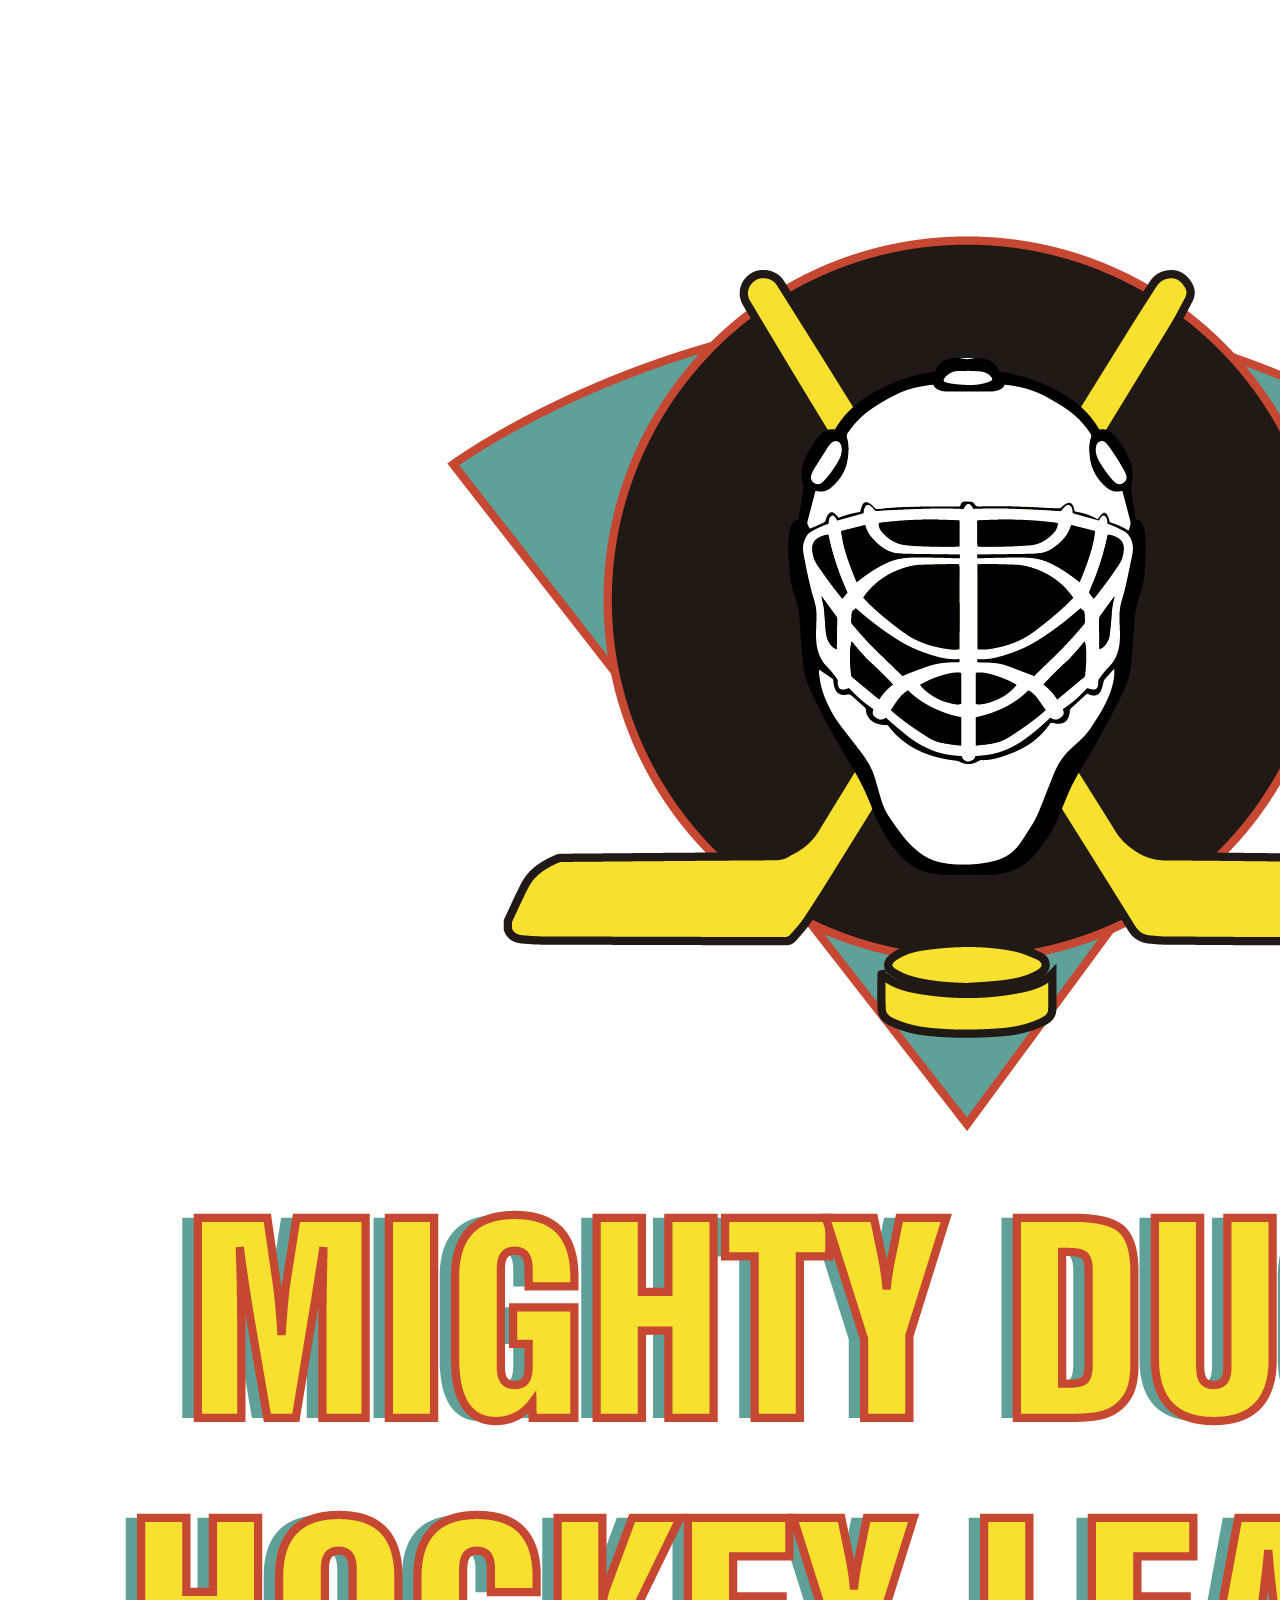
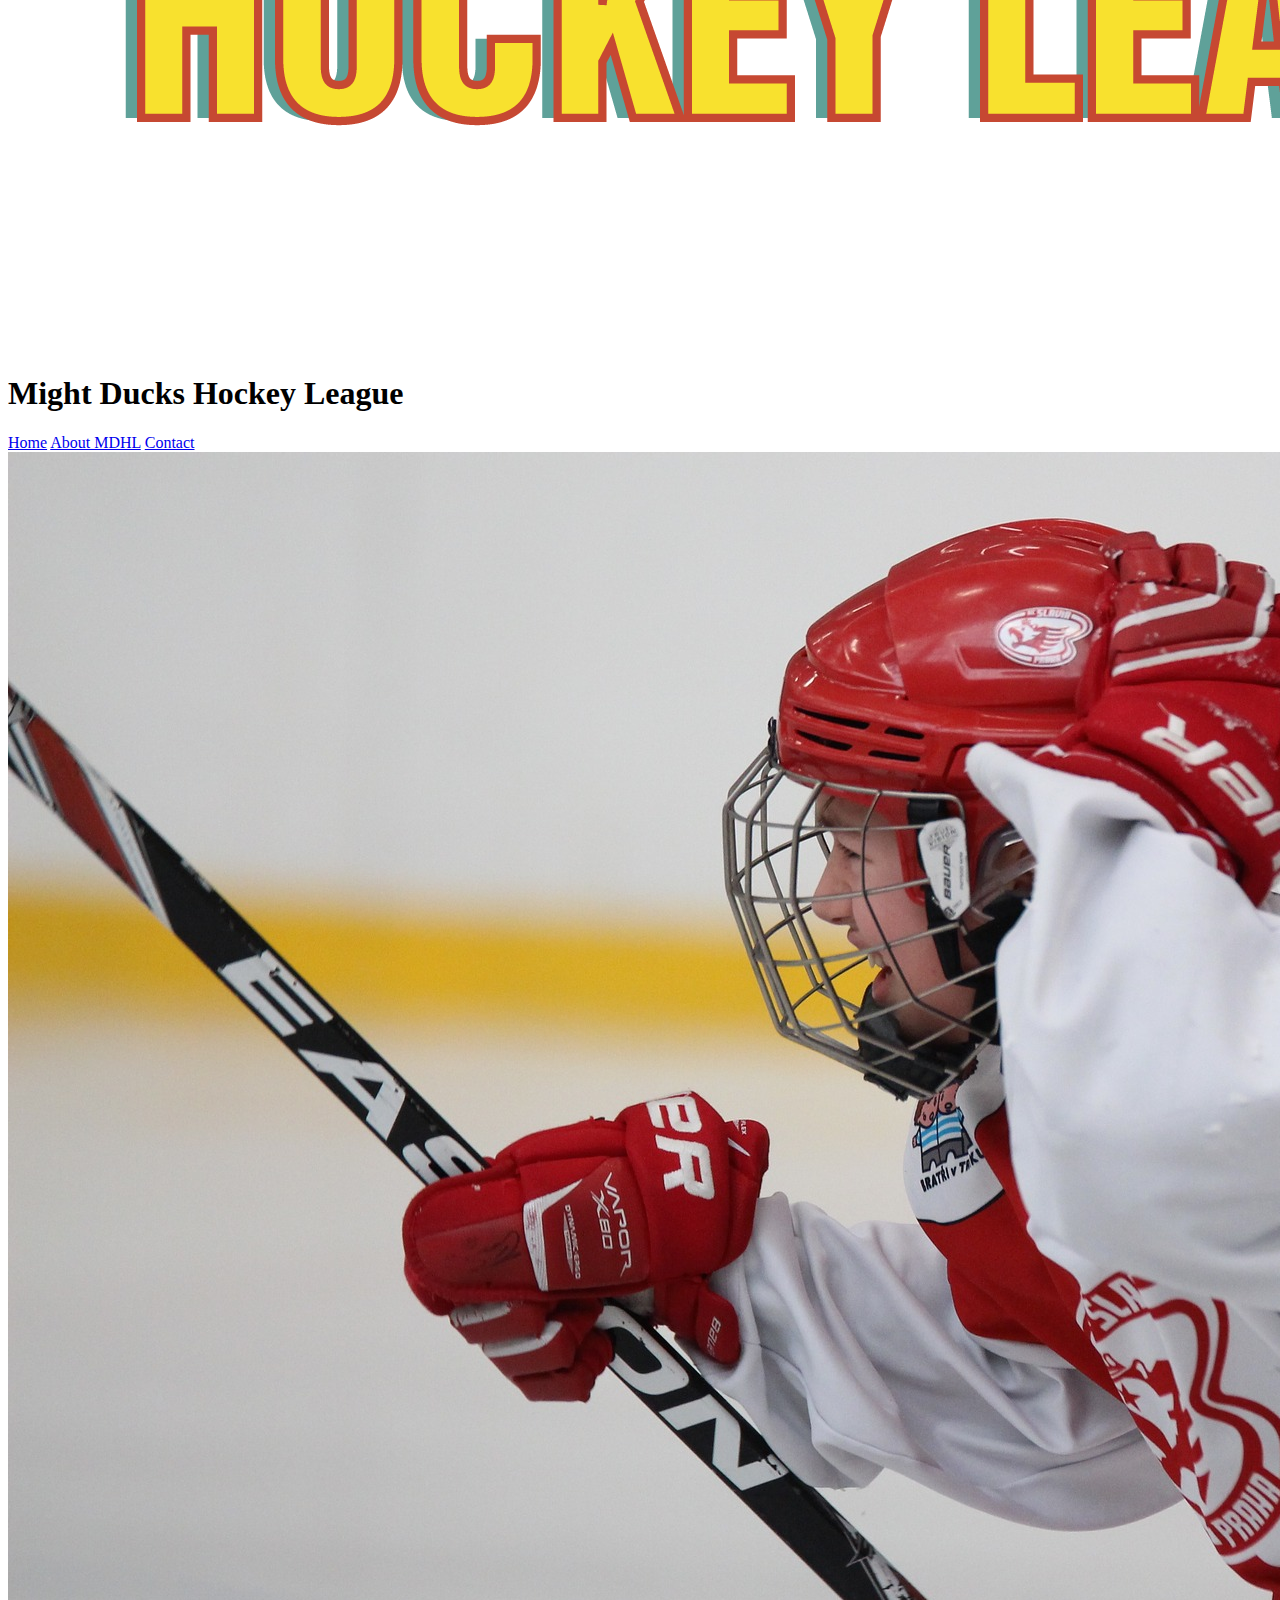
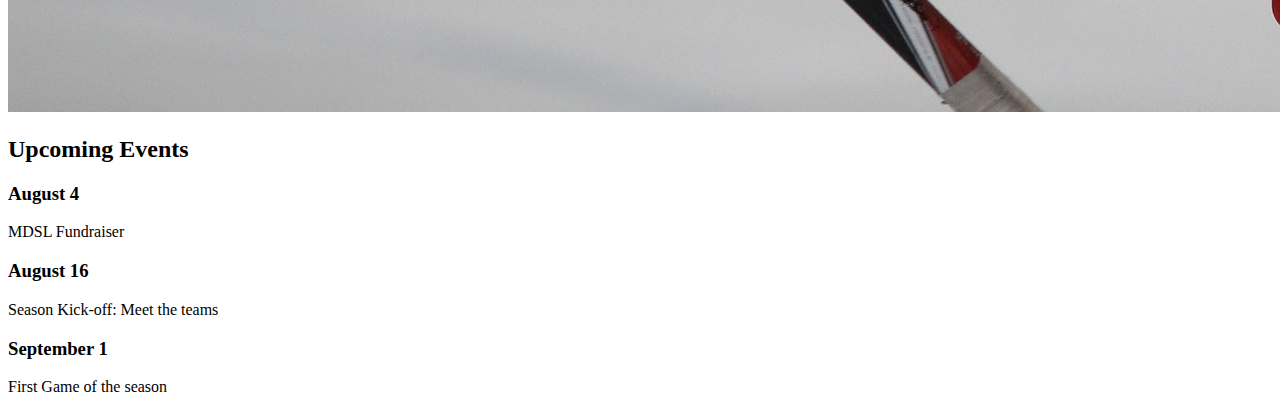
==== index.html @ c8203e19 "first commit" ====
<!DOCTYPE html>
<html lang="en">
<head>
    <meta charset="UTF-8">
    <meta http-equiv="X-UA-Compatible" content="IE=edge">
    <meta name="description" content="Information about hockey team">
    <meta name="viewport" content="width=device-width, initial-scale=1.0">
    <title>Home</title>
</head>
<body>
    <header>
        <img src="./assets/images/LogoMightyducks-01.png" alt="Team logo" >
        <h1>Might Ducks Hockey League</h1>
        <nav>
            <a href="#Home">Home</a>
            <a href="./about.html">About MDHL</a>
            <a href="./contact.html">Contact</a>
        </nav>
    </header>
   <main>
       <img src="./assets/images/hockey1.jpg" alt="Hockey player">
       <section id="Home">
            <h2>Upcoming Events</h2>
                <article>
                    <h3>August 4</h3>
                    <p>MDSL Fundraiser</p>
                </article>
                <article>
                    <h3>August 16</h3>
                    <p>Season Kick-off: Meet the teams</p>
                </article>
                <article>
                    <h3>September 1</h3>
                    <p>First Game of the season</p>
                </article>
    </section>
   </main> 
   

    

</body>
</html>
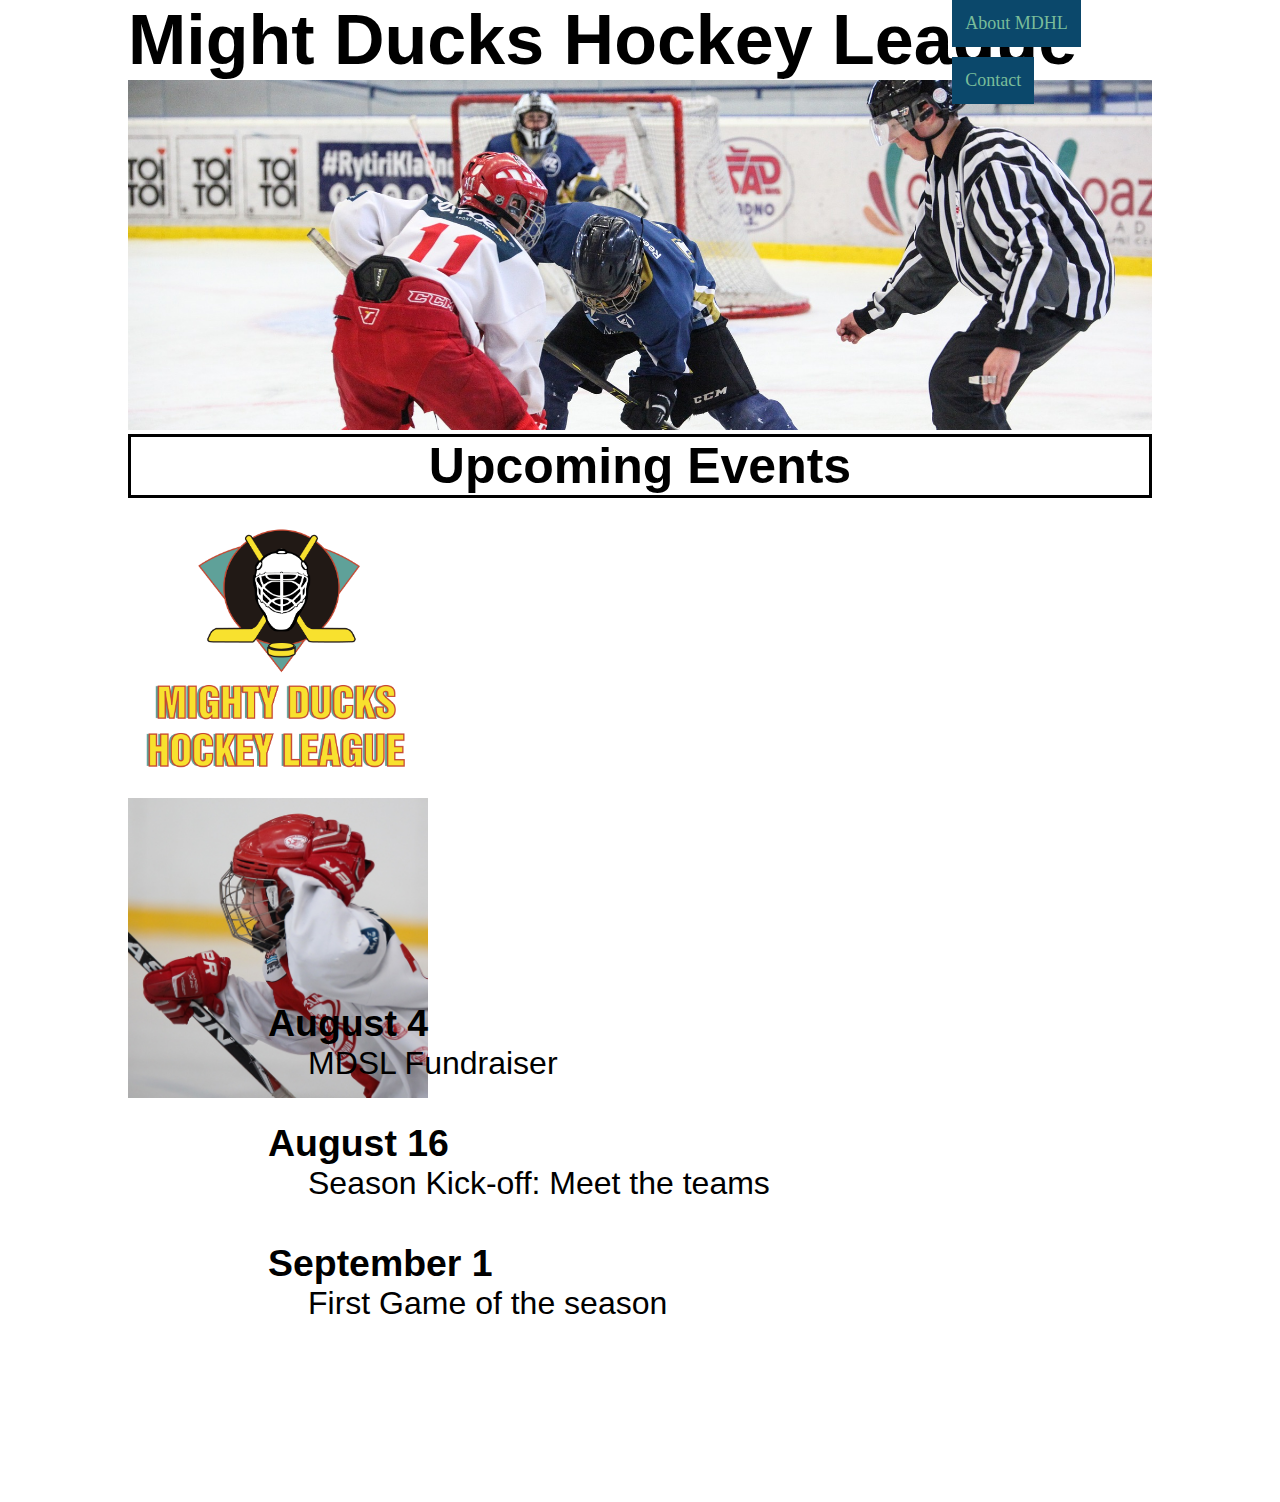
==== commit a9821560: "add my own_design style" ====
--- a/index.html
+++ b/index.html
@@ -5,39 +5,54 @@
     <meta http-equiv="X-UA-Compatible" content="IE=edge">
     <meta name="description" content="Information about hockey team">
     <meta name="viewport" content="width=device-width, initial-scale=1.0">
+    
+    <link rel="stylesheet" href="./assets/styles/main.css">
+    <!--<link rel="stylesheet" href="./assets/styles/own_design.css">-->
+
+    <link rel="preconnect" href="https://fonts.googleapis.com">
+    <link rel="preconnect" href="https://fonts.gstatic.com" crossorigin>
+    <link href="https://fonts.googleapis.com/css2?family=Cedarville+Cursive&display=swap" rel="stylesheet">
+
     <title>Home</title>
 </head>
 <body>
-    <header>
-        <img src="./assets/images/LogoMightyducks-01.png" alt="Team logo" >
+    <div class="layout">
+    <header class="header">
         <h1>Might Ducks Hockey League</h1>
-        <nav>
-            <a href="#Home">Home</a>
-            <a href="./about.html">About MDHL</a>
-            <a href="./contact.html">Contact</a>
+        <img class="img__banner" src="./assets/images/design1_image1.jpg" alt="Two hockey players">
+        <nav class="nav__header">
+            <a class="a__nav__header nav__home" href="#Home">Home</a>
+            <a class="a__nav__header" href="./about.html">About MDHL</a>
+            <a class="a__nav__header" href="./contact.html">Contact</a>
         </nav>
     </header>
-   <main>
-       <img src="./assets/images/hockey1.jpg" alt="Hockey player">
-       <section id="Home">
-            <h2>Upcoming Events</h2>
-                <article>
+
+    <main>
+        <section id="Home" class="section__home">
+            <h2>Upcoming Events</h2> 
+            <div class="img__contenedor">
+                <img class="img__logo" src="./assets/images/LogoMightyducks-01.png" alt="Team logo" >
+                <img class="img__picture1"src="./assets/images/hockey1.jpg" alt="Hockey player">
+            </div>    
+            <div class="contenedor__articulos articulos__home">
+                <article class="article__home">
                     <h3>August 4</h3>
-                    <p>MDSL Fundraiser</p>
+                    <p class="parrafos">MDSL Fundraiser</p>
                 </article>
-                <article>
+                <article class="article__home">
                     <h3>August 16</h3>
-                    <p>Season Kick-off: Meet the teams</p>
+                    <p class="parrafos">Season Kick-off: Meet the teams</p>
                 </article>
-                <article>
+                <article class="article__home">
                     <h3>September 1</h3>
-                    <p>First Game of the season</p>
+                    <p class="parrafos">First Game of the season</p>
                 </article>
+            </div>
     </section>
    </main> 
    
 
     
-
+</div>
 </body>
 </html>--- a/assets/styles/main.css
+++ b/assets/styles/main.css
@@ -0,0 +1,119 @@
+*{
+    margin: 0px;
+    padding: 0px;
+    box-sizing: border-box;
+}
+
+.layout{
+    padding-left: 10%;
+    padding-right: 10%;
+    
+}
+
+h1{
+    font-size: 70px;
+    font-family: 'Lucida Sans', 'Lucida Sans Regular', 'Lucida Grande', 'Lucida Sans Unicode', Geneva, Verdana, sans-serif;
+}
+
+.nav__header{
+    
+    position: absolute;
+    left: 80%;
+    bottom: 75%;
+   
+}
+
+.header{
+    position: relative;
+}
+
+.a__nav__header{
+    background-color: #0B486B;
+    display: inline-block;
+    padding: 13px;
+    margin: 5px;
+    color: #79BD9A;
+    font-size: 18px;
+    text-decoration: none;
+}
+
+.nav__contact, .nav__home, .nav__about{
+    background-color: #CFF09E;
+}
+
+h2{
+    text-align: center;
+    color: black;
+    border: 3px solid;
+    border-color:black ;
+    font-size: 50px;
+    font-family: "Open Sans", sans-serif;
+}
+
+h3{
+  font-family: "Poppins", sans-serif;
+  font-weight: 800;
+  font-style: normal;
+}
+
+.img__banner{
+    object-fit: cover;
+    object-position: 0% 25%;
+    display: inline-block;
+    height: 350px;
+    width: 100%;
+}
+
+.img__logo,.img__picture1,.img__picture2,.img__picture3{
+    object-fit: cover;
+    width: 300px;
+    height: 300px;
+    display: block;
+}
+
+.img__contenedor{
+    display: inline-block;
+}
+
+.contenedor__articulos{
+    display: inline-block;
+    width: 60vw;
+    height: 400px;
+    position: relative;
+}
+
+.articulos__home{
+    bottom: 140px;
+    left: 100px;
+}
+
+.articulos__about{
+    top: 60px;
+    left: 90px;
+}
+
+.contenedor__parrafos__contact{
+    display: inline-block;
+    position: relative;
+    left: 120px;
+    bottom: 450px;
+}
+
+.article__home{
+    margin: 40px;
+    font-size: 2rem;
+    font-family: "Arimo", sans-serif
+}
+
+.article__about{
+    margin-bottom: 20px;
+    font-size: 2rem;
+    font-family: "Arimo", sans-serif
+}
+
+.parrafos{
+    text-indent: 40px;
+    font-size: 2rem;
+    font-family: "Arimo", sans-serif
+}
+
--- a/assets/styles/own_design.css
+++ b/assets/styles/own_design.css
@@ -0,0 +1,134 @@
+*{
+    margin: 0;
+    padding: 0;
+    box-sizing: border-box;
+}
+
+.layout{
+    padding-left: 10%;
+    padding-right: 10%;
+    
+}
+
+h1{
+    font-family: "Cedarville Cursive", cursive;
+  font-weight: 400;
+  font-style: normal;
+  font-size: 60px;
+    /*position: absolute;*/
+    
+    
+}
+
+.nav__header{
+    position: absolute;
+    left:0;
+    top: 100px;
+    width: 300px;
+    
+    
+}
+
+.header{
+    position: relative;
+}
+
+
+.a__nav__header{
+    background-color: #0B486B;
+    display: block;
+    padding: 13px;
+    margin: 15px;
+    color: #79BD9A;
+    font-size: 18px;
+    text-decoration: none;
+
+}
+
+.img__banner{
+    object-fit: cover;
+    object-position: 50% 30%;
+    width: 100%;
+    height: 370px;
+}
+
+.img__contenedor{
+    position: relative;
+    margin-top: 35px;
+}
+
+.img__logo{
+    position: absolute;
+    left: 80%;
+    width: 300px;
+    height: 300px;
+    object-fit: cover;
+}
+
+.img__picture1, .img__picture2,.img__picture3{
+    object-fit: cover;
+    width: 300px;
+    height: 300px;
+}
+
+h2{
+    text-align: center;
+    font-size: 45px;
+    font-family: "Cedarville Cursive", cursive;
+    font-weight: 400;
+    font-style: normal;
+    border: #BED0C8 solid;
+    background-color: #CBD0C8;
+    padding: 5px;
+    margin-top: 15px;
+}
+
+
+.articulos__home{
+
+    width: 600px;
+    height: 400px;
+    position: absolute;
+    bottom:0;
+    top: 68%;
+    left:35%;
+}
+.articulos__home,.parrafos{
+    font-size: 35px ;
+    text-align: center;
+    margin: 10px;
+}
+
+.articulos__about{
+    width: 300px;
+    position: absolute;
+    left: 43%;
+    top: 66%;
+}
+
+.article__about{
+    font-size: 5px ;
+    text-align: center;
+    margin: 35px;
+    background-color: #C58E4D ;
+    display: block;
+    
+}
+.parrafos__about{
+    font-size: 5px;
+    color: #E7DFAE;
+}
+
+.article__about:hover{
+transform: scale(7);
+transition: all 1s ease-out;
+}
+
+
+
+.contenedor__parrafos__contact{
+    position: relative;
+    bottom: 200px;
+
+}
+
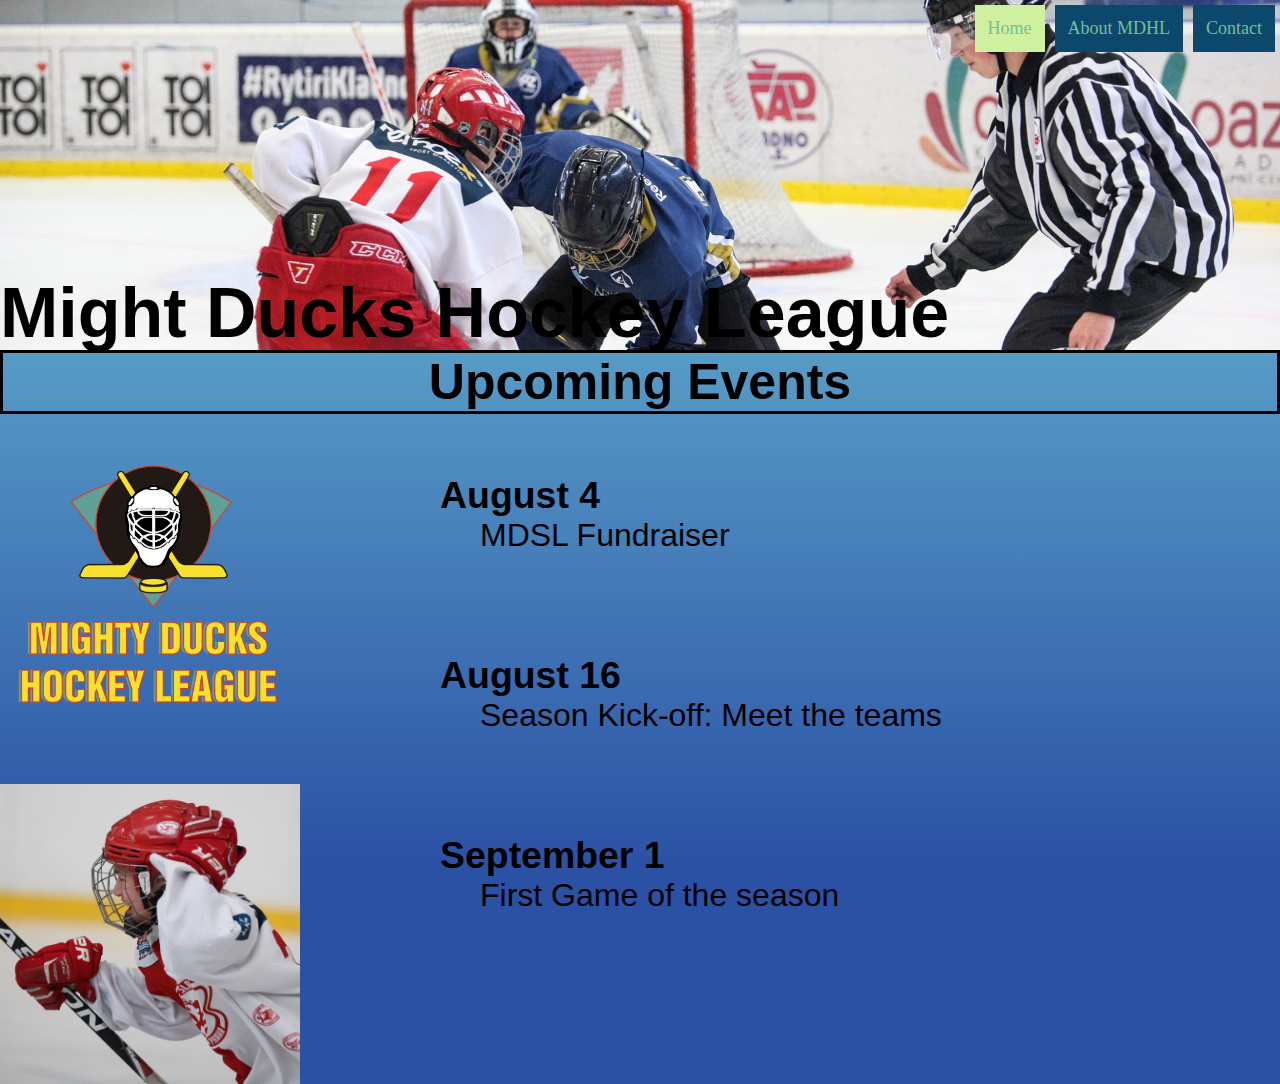
==== commit ce20c417: "add: Flex box" ====
--- a/index.html
+++ b/index.html
@@ -5,14 +5,9 @@
     <meta http-equiv="X-UA-Compatible" content="IE=edge">
     <meta name="description" content="Information about hockey team">
     <meta name="viewport" content="width=device-width, initial-scale=1.0">
+    <link rel="shortcut icon" href="./assets/images/LogoMightyducks-01.png" type="image/x-icon">
     
     <link rel="stylesheet" href="./assets/styles/main.css">
-    <!--<link rel="stylesheet" href="./assets/styles/own_design.css">-->
-
-    <link rel="preconnect" href="https://fonts.googleapis.com">
-    <link rel="preconnect" href="https://fonts.gstatic.com" crossorigin>
-    <link href="https://fonts.googleapis.com/css2?family=Cedarville+Cursive&display=swap" rel="stylesheet">
-
     <title>Home</title>
 </head>
 <body>
@@ -30,23 +25,27 @@
     <main>
         <section id="Home" class="section__home">
             <h2>Upcoming Events</h2> 
-            <div class="img__contenedor">
-                <img class="img__logo" src="./assets/images/LogoMightyducks-01.png" alt="Team logo" >
-                <img class="img__picture1"src="./assets/images/hockey1.jpg" alt="Hockey player">
-            </div>    
-            <div class="contenedor__articulos articulos__home">
-                <article class="article__home">
-                    <h3>August 4</h3>
-                    <p class="parrafos">MDSL Fundraiser</p>
-                </article>
-                <article class="article__home">
-                    <h3>August 16</h3>
-                    <p class="parrafos">Season Kick-off: Meet the teams</p>
-                </article>
-                <article class="article__home">
-                    <h3>September 1</h3>
-                    <p class="parrafos">First Game of the season</p>
-                </article>
+            <div class="contenedor__articulos__img__home">
+                <div class="img__contenedor">
+                    <img class="img__logo" src="./assets/images/LogoMightyducks-01.png" alt="Team logo" >
+                    <img class="img__picture1"src="./assets/images/hockey1.jpg" alt="Hockey player">
+                </div>
+
+                
+                <div class="contenedor__articulos articulos__home">
+                    <article class="article__home">
+                        <h3>August 4</h3>
+                        <p class="parrafos">MDSL Fundraiser</p>
+                    </article>
+                    <article class="article__home">
+                        <h3>August 16</h3>
+                        <p class="parrafos">Season Kick-off: Meet the teams</p>
+                    </article>
+                    <article class="article__home">
+                        <h3>September 1</h3>
+                        <p class="parrafos">First Game of the season</p>
+                    </article>
+                </div>
             </div>
     </section>
    </main> 
@@ -54,5 +53,7 @@
 
     
 </div>
+
+
 </body>
 </html>--- a/assets/styles/main.css
+++ b/assets/styles/main.css
@@ -5,27 +5,40 @@
 }
 
 .layout{
-    padding-left: 10%;
-    padding-right: 10%;
     
+    background: #75cede;
+    background: linear-gradient(270deg,#75cede 0%, #2b51a4 80%);
+    background: -webkit-linear-gradient(270deg,#75cede 0%, #2b51a4 80%);
+    background: -moz-linear-gradient(270deg,#75cede 0%, #2b51a4 80%);
+    min-height: 100vh;
 }
 
 h1{
     font-size: 70px;
     font-family: 'Lucida Sans', 'Lucida Sans Regular', 'Lucida Grande', 'Lucida Sans Unicode', Geneva, Verdana, sans-serif;
+    align-self: flex-start;
+    position: absolute;
+    top: 78%;
+}
+
+.header{
+    display: flex;
+    flex-direction: column-reverse;
+    justify-content: flex-end;
+    position: relative;
 }
 
 .nav__header{
     
+    display: flex;
+    flex-direction:row ;
     position: absolute;
-    left: 80%;
-    bottom: 75%;
+    align-self: flex-end;
+    order: 2;
+
    
 }
 
-.header{
-    position: relative;
-}
 
 .a__nav__header{
     background-color: #0B486B;
@@ -41,6 +54,12 @@
     background-color: #CFF09E;
 }
 
+.section__home{
+    display:flex ;
+    flex-direction: column;
+    gap: 20px;
+}
+
 h2{
     text-align: center;
     color: black;
@@ -48,6 +67,16 @@
     border-color:black ;
     font-size: 50px;
     font-family: "Open Sans", sans-serif;
+    position: relative;
+    align-self: center;
+    justify-self: center;
+    min-width: 100vw;
+}
+
+.contenedor__articulos__img__home{
+    display: flex;
+    flex-direction: row;
+    gap: 100px;
 }
 
 h3{
@@ -59,7 +88,7 @@
 .img__banner{
     object-fit: cover;
     object-position: 0% 25%;
-    display: inline-block;
+    display: flex;
     height: 350px;
     width: 100%;
 }
@@ -72,32 +101,26 @@
 }
 
 .img__contenedor{
-    display: inline-block;
+    display: flex;
+    flex-direction: column;
+    gap: 50px;
 }
 
 .contenedor__articulos{
-    display: inline-block;
-    width: 60vw;
-    height: 400px;
-    position: relative;
+    display: flex;
+    flex-direction: column;
 }
 
 .articulos__home{
-    bottom: 140px;
-    left: 100px;
+    display: flex;
+    gap: 20px;
 }
 
 .articulos__about{
-    top: 60px;
-    left: 90px;
+    max-width: 70vw;
+    align-self: flex-end;
 }
 
-.contenedor__parrafos__contact{
-    display: inline-block;
-    position: relative;
-    left: 120px;
-    bottom: 450px;
-}
 
 .article__home{
     margin: 40px;
@@ -117,3 +140,21 @@
     font-family: "Arimo", sans-serif
 }
 
+.contenedor__about{
+    display: flex;
+    flex-direction: row;
+    gap: 100px;
+    
+}
+
+.contenedor__contacto{
+    display: flex;
+    flex-direction: row;
+    gap: 100px;
+}
+
+.contenedor__parrafos__contact{
+    
+    align-self: center;
+    /*justify-content: center;*/
+}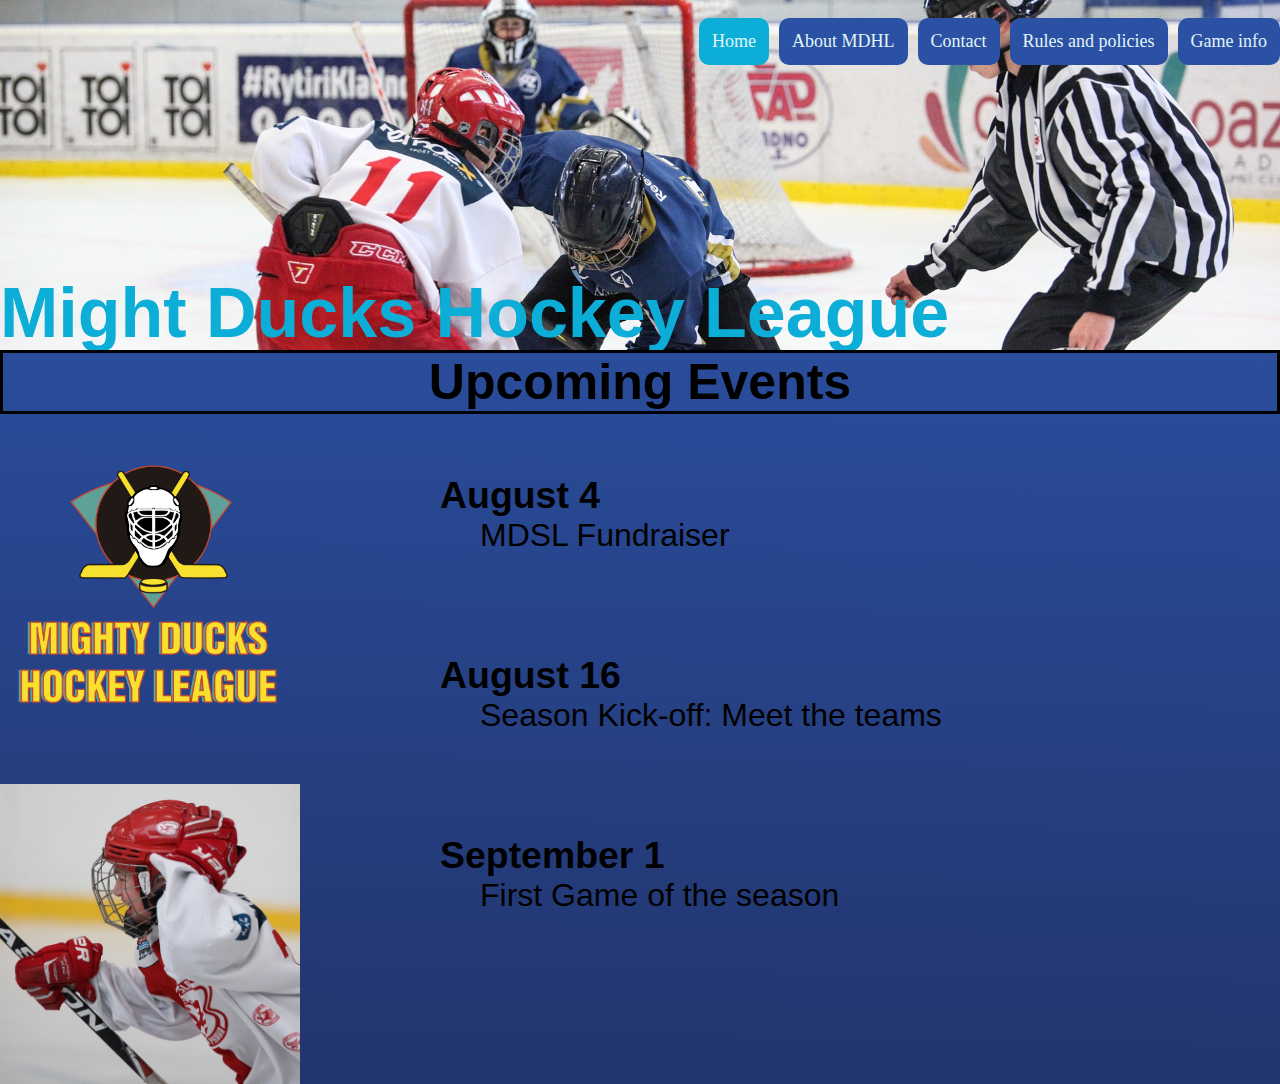
==== commit abd1bf8c: "add: 'page game info'" ====
--- a/index.html
+++ b/index.html
@@ -19,6 +19,8 @@
             <a class="a__nav__header nav__home" href="#Home">Home</a>
             <a class="a__nav__header" href="./about.html">About MDHL</a>
             <a class="a__nav__header" href="./contact.html">Contact</a>
+            <a class="a__nav__header" href="./rules.html" >Rules and policies</a>
+            <a class="a__nav__header" href="./game_info.html">Game info</a>
         </nav>
     </header>
 
--- a/assets/styles/main.css
+++ b/assets/styles/main.css
@@ -1,4 +1,4 @@
-*{
+* {
     margin: 0px;
     padding: 0px;
     box-sizing: border-box;
@@ -6,10 +6,10 @@
 
 .layout{
     
-    background: #75cede;
-    background: linear-gradient(270deg,#75cede 0%, #2b51a4 80%);
-    background: -webkit-linear-gradient(270deg,#75cede 0%, #2b51a4 80%);
-    background: -moz-linear-gradient(270deg,#75cede 0%, #2b51a4 80%);
+    background: #22346c;
+    background: linear-gradient(89deg,#22346c 0%, #2b51a4 80%);
+    background: -webkit-linear-gradient(89deg,#22346c 0%, #2b51a4 80%);
+    background: -moz-linear-gradient(89deg,#22346c 0%, #2b51a4 80%);
     min-height: 100vh;
 }
 
@@ -18,6 +18,7 @@
     font-family: 'Lucida Sans', 'Lucida Sans Regular', 'Lucida Grande', 'Lucida Sans Unicode', Geneva, Verdana, sans-serif;
     align-self: flex-start;
     position: absolute;
+    color:rgb(12,173,215);
     top: 78%;
 }
 
@@ -34,24 +35,32 @@
     flex-direction:row ;
     position: absolute;
     align-self: flex-end;
-    order: 2;
-
-   
+    /*order: 2;*/
+    justify-self: flex-end;
+    gap:10px;
+    top: 5%;
 }
 
 
 .a__nav__header{
-    background-color: #0B486B;
-    display: inline-block;
+    background-color: #2b51a4;
+    /*display: inline-block;
+    margin: 5px;*/
+    
+    
     padding: 13px;
-    margin: 5px;
-    color: #79BD9A;
+    color: #e2f4f8;
     font-size: 18px;
     text-decoration: none;
-}
-
-.nav__contact, .nav__home, .nav__about{
-    background-color: #CFF09E;
+    border-radius: 10px;
+}
+
+.a__nav__header:hover{
+    transform: scale(.89);
+}
+
+.nav__contact, .nav__home, .nav__about, .nav__rules{
+    background-color: #0cadd7;
 }
 
 .section__home{
@@ -157,4 +166,112 @@
     
     align-self: center;
     /*justify-content: center;*/
+}
+
+.email__style{
+    color: #75cede;
+}
+
+
+/*Listas*/
+
+
+.resaltar{
+    font-family: Impact, Haettenschweiler, 'Arial Narrow Bold', sans-serif;
+    list-style-position: initial;
+}
+
+.sub__h3__rules{
+    text-align: center;
+    font-size: 35px;
+}
+
+.contenedor__lista{
+    padding: 100px 300px ;
+    font-size: 40px;
+}
+
+dt{
+    font-family: Impact, Haettenschweiler, 'Arial Narrow Bold', sans-serif;
+    padding: 50px 0;
+}
+.dd__style{
+    text-indent: 40px;
+}
+
+.dd__style>ul {
+    /*text-indent: none;*/
+    list-style-position: inside;
+    width: 90%;
+    padding-left:10% ;
+    list-style: circle;
+    
+
+}
+
+.ol__contenedor>li{
+    
+    list-style-position: inside;
+}
+.ol__contenedor>li>ol{
+    list-style-type: lower-latin;
+    
+}
+
+.contenedor__general__ol>li{
+    padding-bottom: 40px;
+}
+
+.sub__regulations{
+    font-size: 40px ;
+    font-family: Impact, Haettenschweiler, 'Arial Narrow Bold', sans-serif;
+    padding-bottom: 50px;
+}
+
+.dl__style{
+    padding-bottom: 40px;
+}
+
+/*.contenedor__lista*/
+
+
+.main__game{
+    width: 100%;
+    display: flex;
+    flex-direction: column;
+    align-items: center;
+}
+
+.contenedor__general__gameInfo{
+    display: flex;
+    flex-direction: column;
+    align-items: flex-start;
+    width: 80%;
+
+}
+
+table{
+    width: 100%;
+    table-layout: fixed;
+    background-color: #22346c;
+    border-collapse: collapse;
+    color: wheat;
+    /*margin: 0 auto;*/
+}
+
+thead, tbody{
+
+    text-align: left;
+    
+}
+
+
+th, tr, td{
+    height: 40px;
+    padding-right: 20px;
+}
+
+.contenedor__info__game, .contendor__info__game__footer{
+    justify-content: center;
+    align-items: center;
 }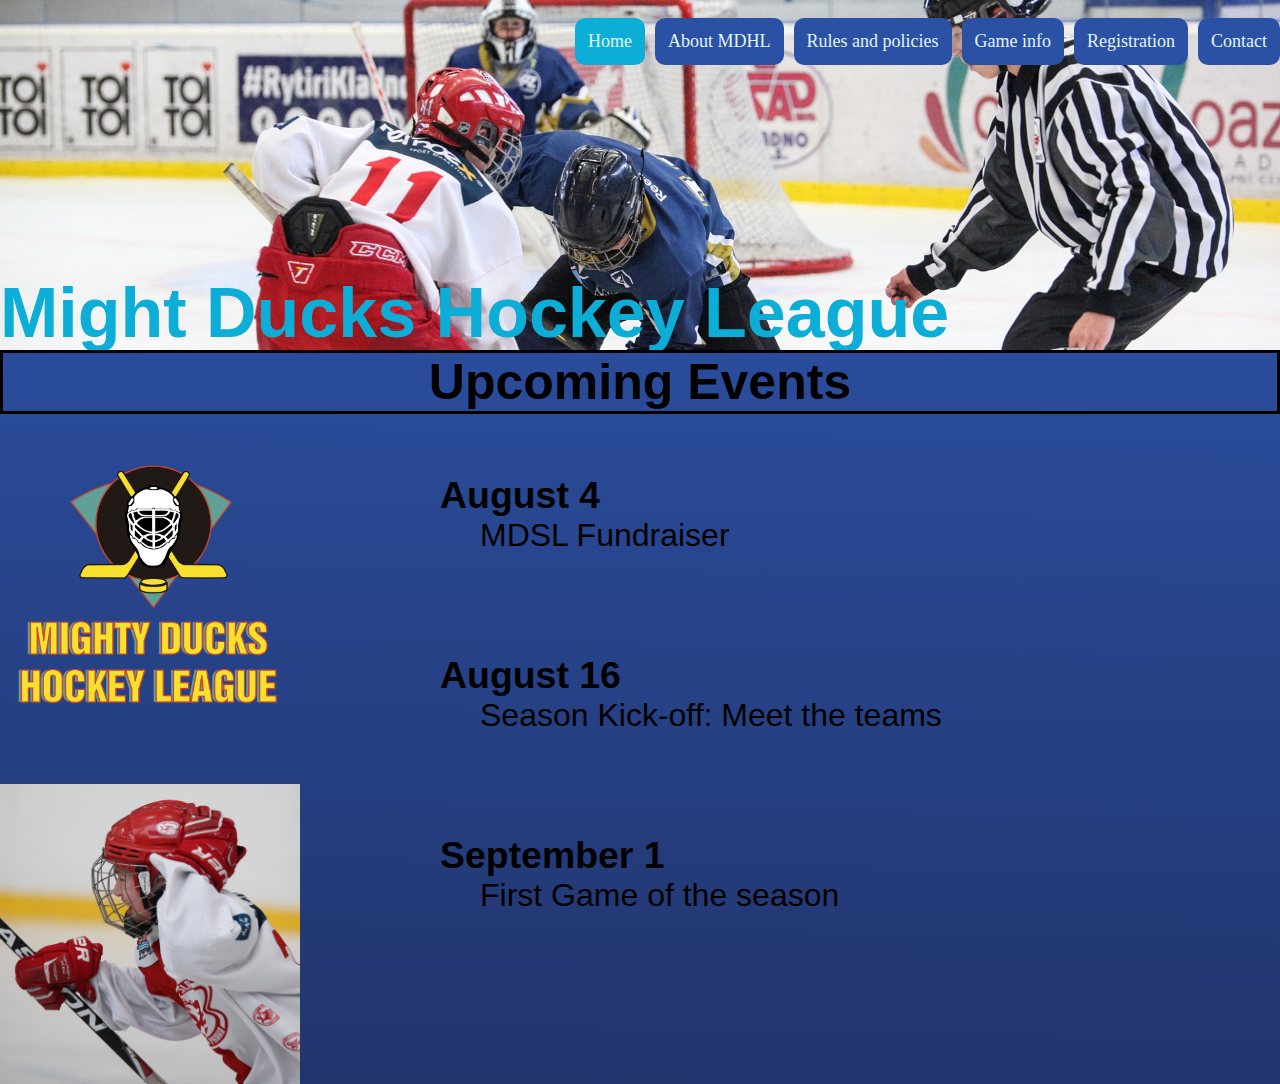
==== commit f3a24eb1: "add 'registration page'" ====
--- a/index.html
+++ b/index.html
@@ -18,9 +18,10 @@
         <nav class="nav__header">
             <a class="a__nav__header nav__home" href="#Home">Home</a>
             <a class="a__nav__header" href="./about.html">About MDHL</a>
-            <a class="a__nav__header" href="./contact.html">Contact</a>
             <a class="a__nav__header" href="./rules.html" >Rules and policies</a>
             <a class="a__nav__header" href="./game_info.html">Game info</a>
+            <a class="a__nav__header" href="/registration.html">Registration</a>
+            <a class="a__nav__header" href="./contact.html">Contact</a>
         </nav>
     </header>
 
@@ -30,7 +31,7 @@
             <div class="contenedor__articulos__img__home">
                 <div class="img__contenedor">
                     <img class="img__logo" src="./assets/images/LogoMightyducks-01.png" alt="Team logo" >
-                    <img class="img__picture1"src="./assets/images/hockey1.jpg" alt="Hockey player">
+                    <img class="img__picture1" src="./assets/images/hockey1.jpg" alt="Hockey player">
                 </div>
 
                 
--- a/assets/styles/main.css
+++ b/assets/styles/main.css
@@ -59,7 +59,7 @@
     transform: scale(.89);
 }
 
-.nav__contact, .nav__home, .nav__about, .nav__rules{
+.nav__contact, .nav__home, .nav__about, .nav__rules, .nav__game, .nav__registration{
     background-color: #0cadd7;
 }
 
@@ -246,17 +246,21 @@
     display: flex;
     flex-direction: column;
     align-items: flex-start;
-    width: 80%;
-
+    width: 60%;
+
+}
+
+caption{
+    text-align: left;
 }
 
 table{
     width: 100%;
     table-layout: fixed;
-    background-color: #22346c;
+    background-color: #234896;
     border-collapse: collapse;
-    color: wheat;
-    /*margin: 0 auto;*/
+    color: #75adb6
+   
 }
 
 thead, tbody{
@@ -274,4 +278,74 @@
 .contenedor__info__game, .contendor__info__game__footer{
     justify-content: center;
     align-items: center;
+}
+
+/*.col1{
+    
+    display: flex ;
+    flex-direction: column;
+    align-self:center ;
+    
+}*/
+
+.h3__gameInfo__1{
+  padding-bottom: 20px;
+}
+
+.contenedor__gameinfo__general{
+    display: flex;
+    flex-direction: column;
+    font-size: 20px;
+}
+
+.contenedor__h3__gaminfo__info1{
+    width: 100%;
+    display: flex;
+    flex-direction: row;
+    gap: 5px;
+    
+}
+
+.contenedor__info__game p{
+    align-self: center;
+}
+.contenedor__info__game{
+display: flex;
+flex-direction: column;
+justify-content: space-between;
+}
+
+.contenedor__h3__gaminfo__info2{
+    width: 100%;
+    display: flex;
+    flex-direction: row;
+    gap: 5px;
+}
+
+.contenedor__h3__gaminfo__info3{
+    width: 100%;
+    display: flex;
+    flex-direction: row;
+    gap: 5px;
+    padding-top: 50px;
+}
+
+.contenedor__info__game__footer{
+    width: 100%;
+    display: flex;
+    flex-direction: row;
+    justify-content: space-between;
+    padding-bottom:50px ;
+}
+
+.contenedor__h3__gaminfo__footer{
+    width: 100%;
+    display: flex;
+    flex-direction: row;
+    gap: 5px;
+    justify-content: flex-start;
+}
+.contenedor__info__game__footer a{
+    align-self: center;
+
 }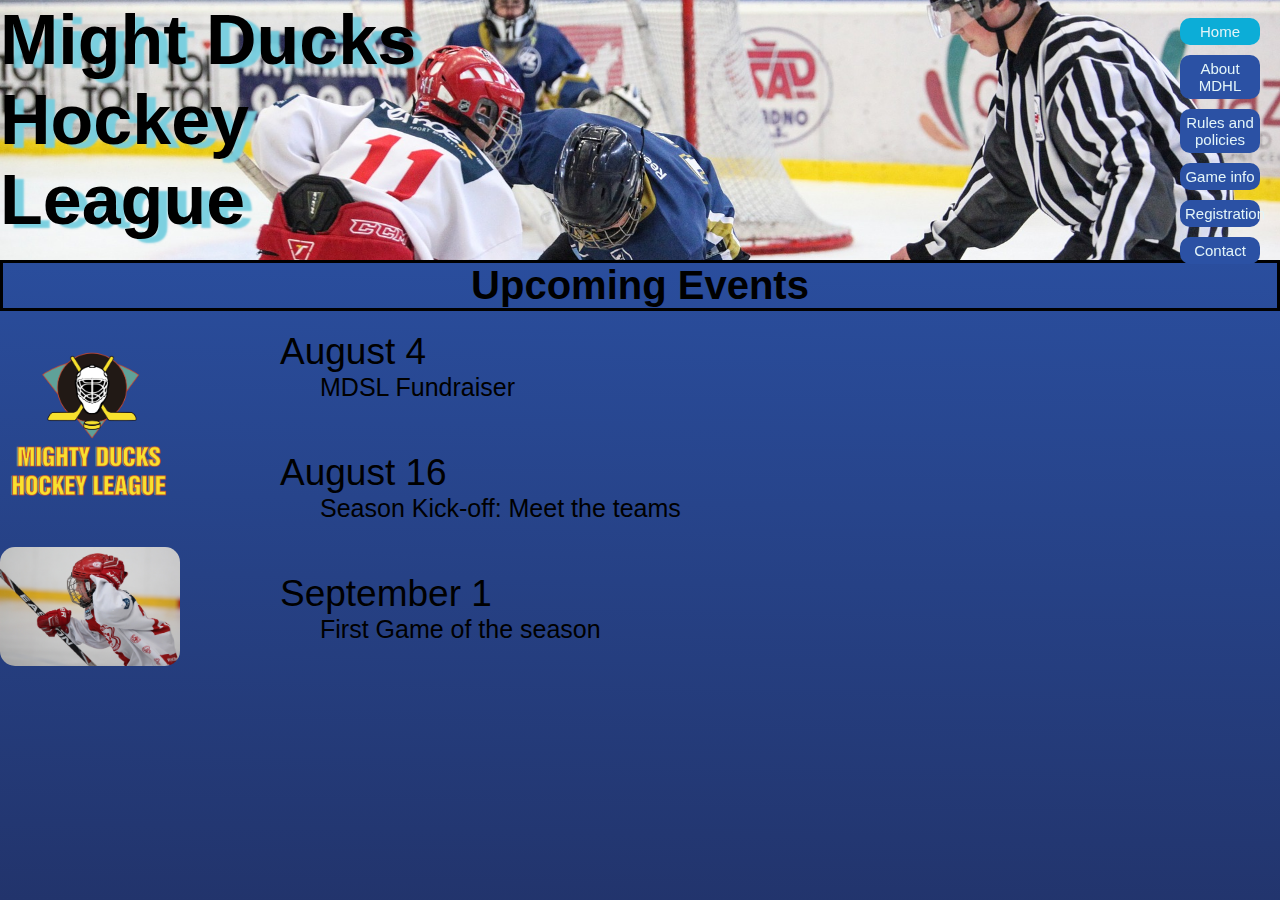
==== commit 30e60302: "sprint 4 terminado" ====
--- a/index.html
+++ b/index.html
@@ -1,62 +1,82 @@
 <!DOCTYPE html>
 <html lang="en">
-<head>
-    <meta charset="UTF-8">
-    <meta http-equiv="X-UA-Compatible" content="IE=edge">
-    <meta name="description" content="Information about hockey team">
-    <meta name="viewport" content="width=device-width, initial-scale=1.0">
-    <link rel="shortcut icon" href="./assets/images/LogoMightyducks-01.png" type="image/x-icon">
-    
-    <link rel="stylesheet" href="./assets/styles/main.css">
+  <head>
+    <meta charset="UTF-8" />
+    <meta http-equiv="X-UA-Compatible" content="IE=edge" />
+    <meta name="description" content="Information about hockey team" />
+    <meta name="viewport" content="width=device-width, initial-scale=1.0" />
+    <link
+      rel="shortcut icon"
+      href="./assets/images/LogoMightyducks-01.png"
+      type="image/x-icon"
+    />
+
+    <link rel="stylesheet" href="./assets/styles/main.css" />
     <title>Home</title>
-</head>
-<body>
+  </head>
+  <body>
     <div class="layout">
-    <header class="header">
+      <header class="header">
         <h1>Might Ducks Hockey League</h1>
-        <img class="img__banner" src="./assets/images/design1_image1.jpg" alt="Two hockey players">
+        <img
+          class="img__banner"
+          src="./assets/images/design1_image1.jpg"
+          alt="Two hockey players"
+        />
         <nav class="nav__header">
-            <a class="a__nav__header nav__home" href="#Home">Home</a>
-            <a class="a__nav__header" href="./about.html">About MDHL</a>
-            <a class="a__nav__header" href="./rules.html" >Rules and policies</a>
-            <a class="a__nav__header" href="./game_info.html">Game info</a>
-            <a class="a__nav__header" href="/registration.html">Registration</a>
-            <a class="a__nav__header" href="./contact.html">Contact</a>
+          <a class="a__nav__header nav__home" href="#Home">Home</a>
+          <a class="a__nav__header" href="./assets/pages/about.html"
+            >About MDHL</a
+          >
+          <a class="a__nav__header" href="./assets/pages/rules.html"
+            >Rules and policies</a
+          >
+          <a class="a__nav__header" href="./assets/pages/game_info.html"
+            >Game info</a
+          >
+          <a class="a__nav__header" href="./assets/pages/registration.html"
+            >Registration</a
+          >
+          <a class="a__nav__header" href="./assets/pages/contact.html"
+            >Contact</a
+          >
         </nav>
-    </header>
+      </header>
 
-    <main>
+      <main>
         <section id="Home" class="section__home">
-            <h2>Upcoming Events</h2> 
-            <div class="contenedor__articulos__img__home">
-                <div class="img__contenedor">
-                    <img class="img__logo" src="./assets/images/LogoMightyducks-01.png" alt="Team logo" >
-                    <img class="img__picture1" src="./assets/images/hockey1.jpg" alt="Hockey player">
-                </div>
+          <h2>Upcoming Events</h2>
+          <div class="contenedor__articulos__img__home">
+            <div class="img__contenedor">
+              <img
+                class="img__logo"
+                src="./assets/images/LogoMightyducks-01.png"
+                alt="Team logo"
+              />
+              <img
+                class="img__picture1"
+                src="./assets/images/hockey1.jpg"
+                alt="Hockey player"
+              />
+            </div>
 
-                
-                <div class="contenedor__articulos articulos__home">
-                    <article class="article__home">
-                        <h3>August 4</h3>
-                        <p class="parrafos">MDSL Fundraiser</p>
-                    </article>
-                    <article class="article__home">
-                        <h3>August 16</h3>
-                        <p class="parrafos">Season Kick-off: Meet the teams</p>
-                    </article>
-                    <article class="article__home">
-                        <h3>September 1</h3>
-                        <p class="parrafos">First Game of the season</p>
-                    </article>
-                </div>
+            <div class="contenedor__articulos articulos__home">
+              <article class="article__home">
+                <h3>August 4</h3>
+                <p class="parrafos">MDSL Fundraiser</p>
+              </article>
+              <article class="article__home">
+                <h3>August 16</h3>
+                <p class="parrafos">Season Kick-off: Meet the teams</p>
+              </article>
+              <article class="article__home">
+                <h3>September 1</h3>
+                <p class="parrafos">First Game of the season</p>
+              </article>
             </div>
-    </section>
-   </main> 
-   
-
-    
-</div>
-
-
-</body>
-</html>+          </div>
+        </section>
+      </main>
+    </div>
+  </body>
+</html>
--- a/assets/styles/main.css
+++ b/assets/styles/main.css
@@ -18,9 +18,12 @@
     font-family: 'Lucida Sans', 'Lucida Sans Regular', 'Lucida Grande', 'Lucida Sans Unicode', Geneva, Verdana, sans-serif;
     align-self: flex-start;
     position: absolute;
-    color:rgb(12,173,215);
-    top: 78%;
+    color: #000000;
+    text-shadow: 9px 4px 2px rgba(117,206,222,0.95);
+    width: 40%;
+    
 }
+
 
 .header{
     display: flex;
@@ -32,25 +35,26 @@
 .nav__header{
     
     display: flex;
-    flex-direction:row ;
-    position: absolute;
+    flex-direction:column;
+    position: fixed;
     align-self: flex-end;
-    /*order: 2;*/
     justify-self: flex-end;
     gap:10px;
-    top: 5%;
+    top: 2%;
+    z-index: 2;
+    padding-right: 20px;
+    text-align: center;
+    font-family: 'Gill Sans', 'Gill Sans MT', Calibri, 'Trebuchet MS', sans-serif;
+    
 }
 
 
 .a__nav__header{
     background-color: #2b51a4;
-    /*display: inline-block;
-    margin: 5px;*/
-    
-    
-    padding: 13px;
+    padding: 5px;
     color: #e2f4f8;
-    font-size: 18px;
+    font-size: 15px;
+    width: 80px;
     text-decoration: none;
     border-radius: 10px;
 }
@@ -74,12 +78,13 @@
     color: black;
     border: 3px solid;
     border-color:black ;
-    font-size: 50px;
+    font-size: 40px;
     font-family: "Open Sans", sans-serif;
     position: relative;
     align-self: center;
     justify-self: center;
-    min-width: 100vw;
+    width: 100%;
+    
 }
 
 .contenedor__articulos__img__home{
@@ -90,30 +95,32 @@
 
 h3{
   font-family: "Poppins", sans-serif;
-  font-weight: 800;
+  font-weight: 500;
   font-style: normal;
 }
 
 .img__banner{
     object-fit: cover;
-    object-position: 0% 25%;
+    object-position: 10% 25% ;
     display: flex;
-    height: 350px;
+    height: 260px;
     width: 100%;
 }
 
 .img__logo,.img__picture1,.img__picture2,.img__picture3{
     object-fit: cover;
-    width: 300px;
-    height: 300px;
+    width: 180px;
     display: block;
+    border-radius: 15px;
 }
+
 
 .img__contenedor{
     display: flex;
     flex-direction: column;
-    gap: 50px;
+    gap: 30px;
 }
+
 
 .contenedor__articulos{
     display: flex;
@@ -122,230 +129,27 @@
 
 .articulos__home{
     display: flex;
-    gap: 20px;
+    flex-direction: column;
+    gap: 50px;
 }
-
-.articulos__about{
-    max-width: 70vw;
-    align-self: flex-end;
+.article__home h3{
+    font-size: 37px;
 }
 
 
 .article__home{
-    margin: 40px;
-    font-size: 2rem;
-    font-family: "Arimo", sans-serif
-}
-
-.article__about{
-    margin-bottom: 20px;
-    font-size: 2rem;
+    font-size: 35px;
     font-family: "Arimo", sans-serif
 }
 
 .parrafos{
     text-indent: 40px;
-    font-size: 2rem;
-    font-family: "Arimo", sans-serif
-}
-
-.contenedor__about{
-    display: flex;
-    flex-direction: row;
-    gap: 100px;
-    
-}
-
-.contenedor__contacto{
-    display: flex;
-    flex-direction: row;
-    gap: 100px;
-}
-
-.contenedor__parrafos__contact{
-    
-    align-self: center;
-    /*justify-content: center;*/
-}
-
-.email__style{
-    color: #75cede;
+    font-size: 25px;
+    font-family: 'Gill Sans', 'Gill Sans MT', Calibri, 'Trebuchet MS', sans-serif;
 }
 
 
-/*Listas*/
-
-
-.resaltar{
-    font-family: Impact, Haettenschweiler, 'Arial Narrow Bold', sans-serif;
-    list-style-position: initial;
+.email__style{
+    color: rgb(117, 206, 222);
 }
 
-.sub__h3__rules{
-    text-align: center;
-    font-size: 35px;
-}
-
-.contenedor__lista{
-    padding: 100px 300px ;
-    font-size: 40px;
-}
-
-dt{
-    font-family: Impact, Haettenschweiler, 'Arial Narrow Bold', sans-serif;
-    padding: 50px 0;
-}
-.dd__style{
-    text-indent: 40px;
-}
-
-.dd__style>ul {
-    /*text-indent: none;*/
-    list-style-position: inside;
-    width: 90%;
-    padding-left:10% ;
-    list-style: circle;
-    
-
-}
-
-.ol__contenedor>li{
-    
-    list-style-position: inside;
-}
-.ol__contenedor>li>ol{
-    list-style-type: lower-latin;
-    
-}
-
-.contenedor__general__ol>li{
-    padding-bottom: 40px;
-}
-
-.sub__regulations{
-    font-size: 40px ;
-    font-family: Impact, Haettenschweiler, 'Arial Narrow Bold', sans-serif;
-    padding-bottom: 50px;
-}
-
-.dl__style{
-    padding-bottom: 40px;
-}
-
-/*.contenedor__lista*/
-
-
-.main__game{
-    width: 100%;
-    display: flex;
-    flex-direction: column;
-    align-items: center;
-}
-
-.contenedor__general__gameInfo{
-    display: flex;
-    flex-direction: column;
-    align-items: flex-start;
-    width: 60%;
-
-}
-
-caption{
-    text-align: left;
-}
-
-table{
-    width: 100%;
-    table-layout: fixed;
-    background-color: #234896;
-    border-collapse: collapse;
-    color: #75adb6
-   
-}
-
-thead, tbody{
-
-    text-align: left;
-    
-}
-
-
-th, tr, td{
-    height: 40px;
-    padding-right: 20px;
-}
-
-.contenedor__info__game, .contendor__info__game__footer{
-    justify-content: center;
-    align-items: center;
-}
-
-/*.col1{
-    
-    display: flex ;
-    flex-direction: column;
-    align-self:center ;
-    
-}*/
-
-.h3__gameInfo__1{
-  padding-bottom: 20px;
-}
-
-.contenedor__gameinfo__general{
-    display: flex;
-    flex-direction: column;
-    font-size: 20px;
-}
-
-.contenedor__h3__gaminfo__info1{
-    width: 100%;
-    display: flex;
-    flex-direction: row;
-    gap: 5px;
-    
-}
-
-.contenedor__info__game p{
-    align-self: center;
-}
-.contenedor__info__game{
-display: flex;
-flex-direction: column;
-justify-content: space-between;
-}
-
-.contenedor__h3__gaminfo__info2{
-    width: 100%;
-    display: flex;
-    flex-direction: row;
-    gap: 5px;
-}
-
-.contenedor__h3__gaminfo__info3{
-    width: 100%;
-    display: flex;
-    flex-direction: row;
-    gap: 5px;
-    padding-top: 50px;
-}
-
-.contenedor__info__game__footer{
-    width: 100%;
-    display: flex;
-    flex-direction: row;
-    justify-content: space-between;
-    padding-bottom:50px ;
-}
-
-.contenedor__h3__gaminfo__footer{
-    width: 100%;
-    display: flex;
-    flex-direction: row;
-    gap: 5px;
-    justify-content: flex-start;
-}
-.contenedor__info__game__footer a{
-    align-self: center;
-
-}